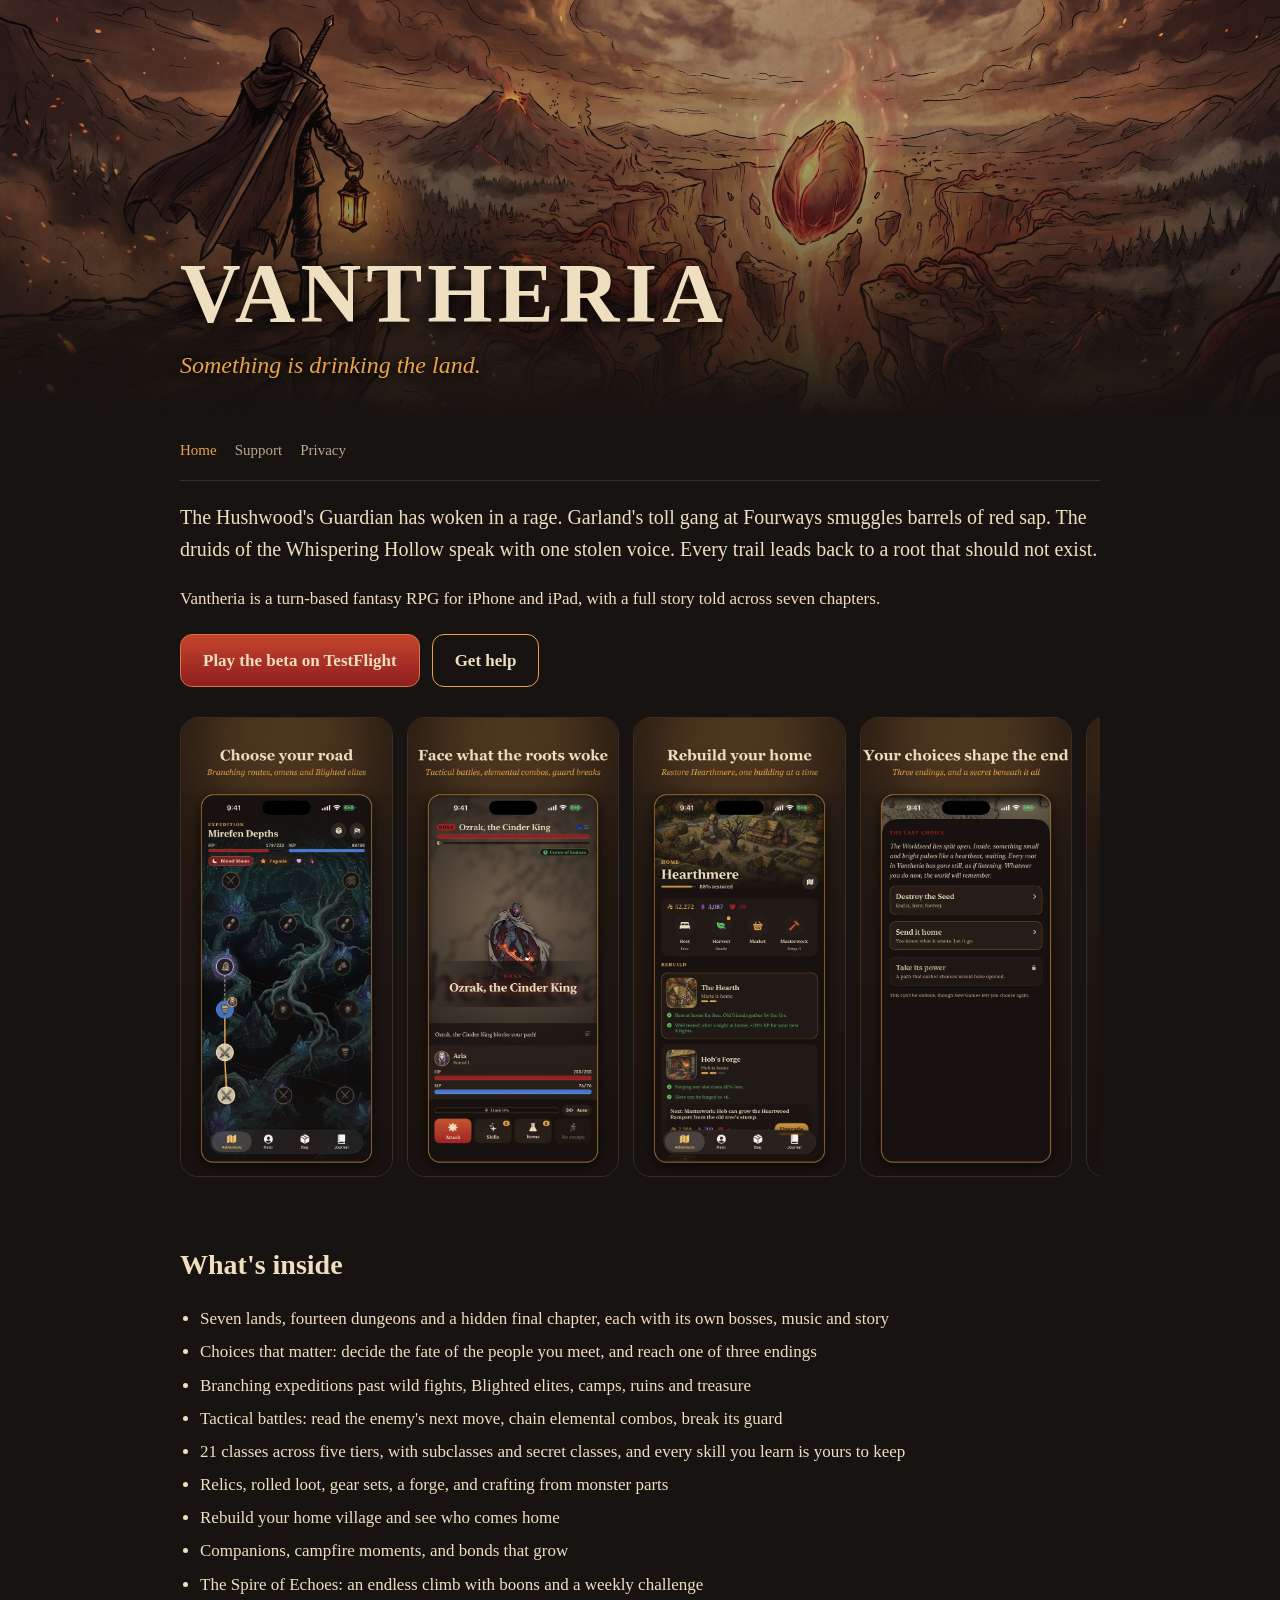
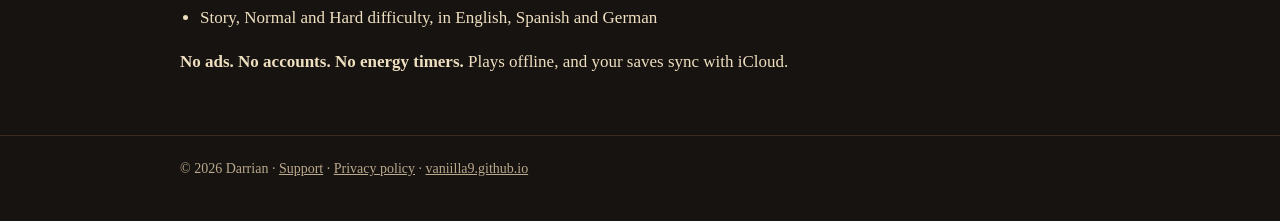
==== vantheria/index.html @ d6a370c6 "Add Vantheria marketing, support and privacy pages" ====
<!doctype html>
<html lang="en">
<head>
<meta charset="utf-8">
<meta name="viewport" content="width=device-width, initial-scale=1">
<title>Vantheria: a dark fantasy RPG for iPhone and iPad</title>
<meta name="description" content="Vantheria is a turn-based dark fantasy RPG for iPhone and iPad: seven lands, branching expeditions, tactical battles and three endings. No ads, no accounts, plays offline.">
<meta property="og:title" content="Vantheria">
<meta property="og:description" content="Something is drinking the land. A turn-based dark fantasy RPG for iPhone and iPad.">
<meta property="og:image" content="https://vaniilla9.github.io/vantheria/img/header.jpg">
<link rel="stylesheet" href="style.css">
</head>
<body>
<header class="hero">
  <div class="wrap">
    <h1>VANTHERIA</h1>
    <p class="tag">Something is drinking the land.</p>
  </div>
</header>
<main class="wrap">
  <nav><a href="./" aria-current="page">Home</a><a href="support/">Support</a><a href="privacy/">Privacy</a></nav>

  <p class="lede">The Hushwood's Guardian has woken in a rage. Garland's toll gang at Fourways smuggles barrels of red sap.
  The druids of the Whispering Hollow speak with one stolen voice. Every trail leads back to a root that should not exist.</p>
  <p>Vantheria is a turn-based fantasy RPG for iPhone and iPad, with a full story told across seven chapters.</p>

  <div class="buttons">
    <a class="btn primary" href="https://testflight.apple.com/join/w8hMG9HQ">Play the beta on TestFlight</a>
    <a class="btn" href="support/">Get help</a>
  </div>

  <div class="shots" aria-label="Screenshots">
    <img src="img/shot01.jpg" alt="Choose your road: a branching expedition map" loading="lazy">
    <img src="img/shot02.jpg" alt="Face what the roots woke: a boss battle" loading="lazy">
    <img src="img/shot03.jpg" alt="Rebuild your home village, Hearthmere" loading="lazy">
    <img src="img/shot04.jpg" alt="Your choices shape the end" loading="lazy">
    <img src="img/shot05.jpg" alt="Become anyone: character creation" loading="lazy">
    <img src="img/shot06.jpg" alt="Earn rare looks: the wardrobe" loading="lazy">
  </div>

  <h2>What's inside</h2>
  <ul class="features">
    <li>Seven lands, fourteen dungeons and a hidden final chapter, each with its own bosses, music and story</li>
    <li>Choices that matter: decide the fate of the people you meet, and reach one of three endings</li>
    <li>Branching expeditions past wild fights, Blighted elites, camps, ruins and treasure</li>
    <li>Tactical battles: read the enemy's next move, chain elemental combos, break its guard</li>
    <li>21 classes across five tiers, with subclasses and secret classes, and every skill you learn is yours to keep</li>
    <li>Relics, rolled loot, gear sets, a forge, and crafting from monster parts</li>
    <li>Rebuild your home village and see who comes home</li>
    <li>Companions, campfire moments, and bonds that grow</li>
    <li>The Spire of Echoes: an endless climb with boons and a weekly challenge</li>
    <li>Story, Normal and Hard difficulty, in English, Spanish and German</li>
  </ul>
  <p><strong>No ads. No accounts. No energy timers.</strong> Plays offline, and your saves sync with iCloud.</p>
</main>
<footer><div class="wrap">© 2026 Darrian · <a href="support/">Support</a> · <a href="privacy/">Privacy policy</a> · <a href="/">vaniilla9.github.io</a></div></footer>
</body>
</html>
---- vantheria/style.css ----
:root {
  --ink: #171310; --ink-soft: #241d18; --parchment: #eedfc0; --dim: #b9a98d;
  --candle: #e8a24a; --blood: #9e2224; --border: #3a2e24;
}
* { box-sizing: border-box; }
html { background: var(--ink); }
body {
  margin: 0; color: var(--parchment); background: var(--ink);
  font: 17px/1.6 Georgia, "Times New Roman", serif;
}
a { color: var(--candle); }
.wrap { max-width: 960px; margin: 0 auto; padding: 0 20px; }
header.hero {
  position: relative; min-height: 420px; display: flex; align-items: flex-end;
  background: linear-gradient(to bottom, rgba(23,19,16,.15), rgba(23,19,16,.55) 60%, var(--ink)),
              url("img/header.jpg") center / cover no-repeat;
}
header.hero.small { min-height: 220px; }
.hero .wrap { padding-bottom: 36px; width: 100%; }
h1 { font-size: clamp(44px, 9vw, 84px); letter-spacing: .06em; margin: 0; line-height: 1; text-shadow: 0 3px 18px #000; }
.small h1 { font-size: clamp(34px, 7vw, 56px); }
.tag { font-style: italic; color: var(--candle); font-size: clamp(18px, 3vw, 24px); margin: 10px 0 0; text-shadow: 0 2px 10px #000; }
nav { display: flex; gap: 18px; flex-wrap: wrap; padding: 18px 0; border-bottom: 1px solid var(--border); font-size: 15px; }
nav a { text-decoration: none; color: var(--dim); }
nav a:hover, nav a[aria-current] { color: var(--candle); }
h2 { font-size: 28px; margin: 48px 0 12px; }
h3 { font-size: 19px; margin: 26px 0 6px; color: var(--candle); }
p, li { color: var(--parchment); }
.muted { color: var(--dim); }
.lede { font-size: 20px; }
ul.features { padding-left: 20px; }
ul.features li { margin: 6px 0; }
.buttons { display: flex; gap: 12px; flex-wrap: wrap; margin: 22px 0; }
.btn {
  display: inline-block; padding: 12px 22px; border-radius: 12px; text-decoration: none; font-weight: bold;
  border: 1px solid var(--candle); color: var(--parchment);
}
.btn.primary { background: linear-gradient(#c4452c, #8f1e1f); border-color: #d9733c; }
.shots { display: flex; gap: 14px; overflow-x: auto; padding: 8px 0 18px; scroll-snap-type: x mandatory; }
.shots img { height: 460px; border-radius: 18px; border: 1px solid var(--border); scroll-snap-align: start; flex: none; }
.card { background: var(--ink-soft); border: 1px solid var(--border); border-radius: 16px; padding: 4px 22px 14px; margin: 18px 0; }
footer { margin: 60px 0 0; padding: 22px 0 40px; border-top: 1px solid var(--border); color: var(--dim); font-size: 14px; }
footer a { color: var(--dim); }
@media (max-width: 600px) { .shots img { height: 380px; } header.hero { min-height: 320px; } }
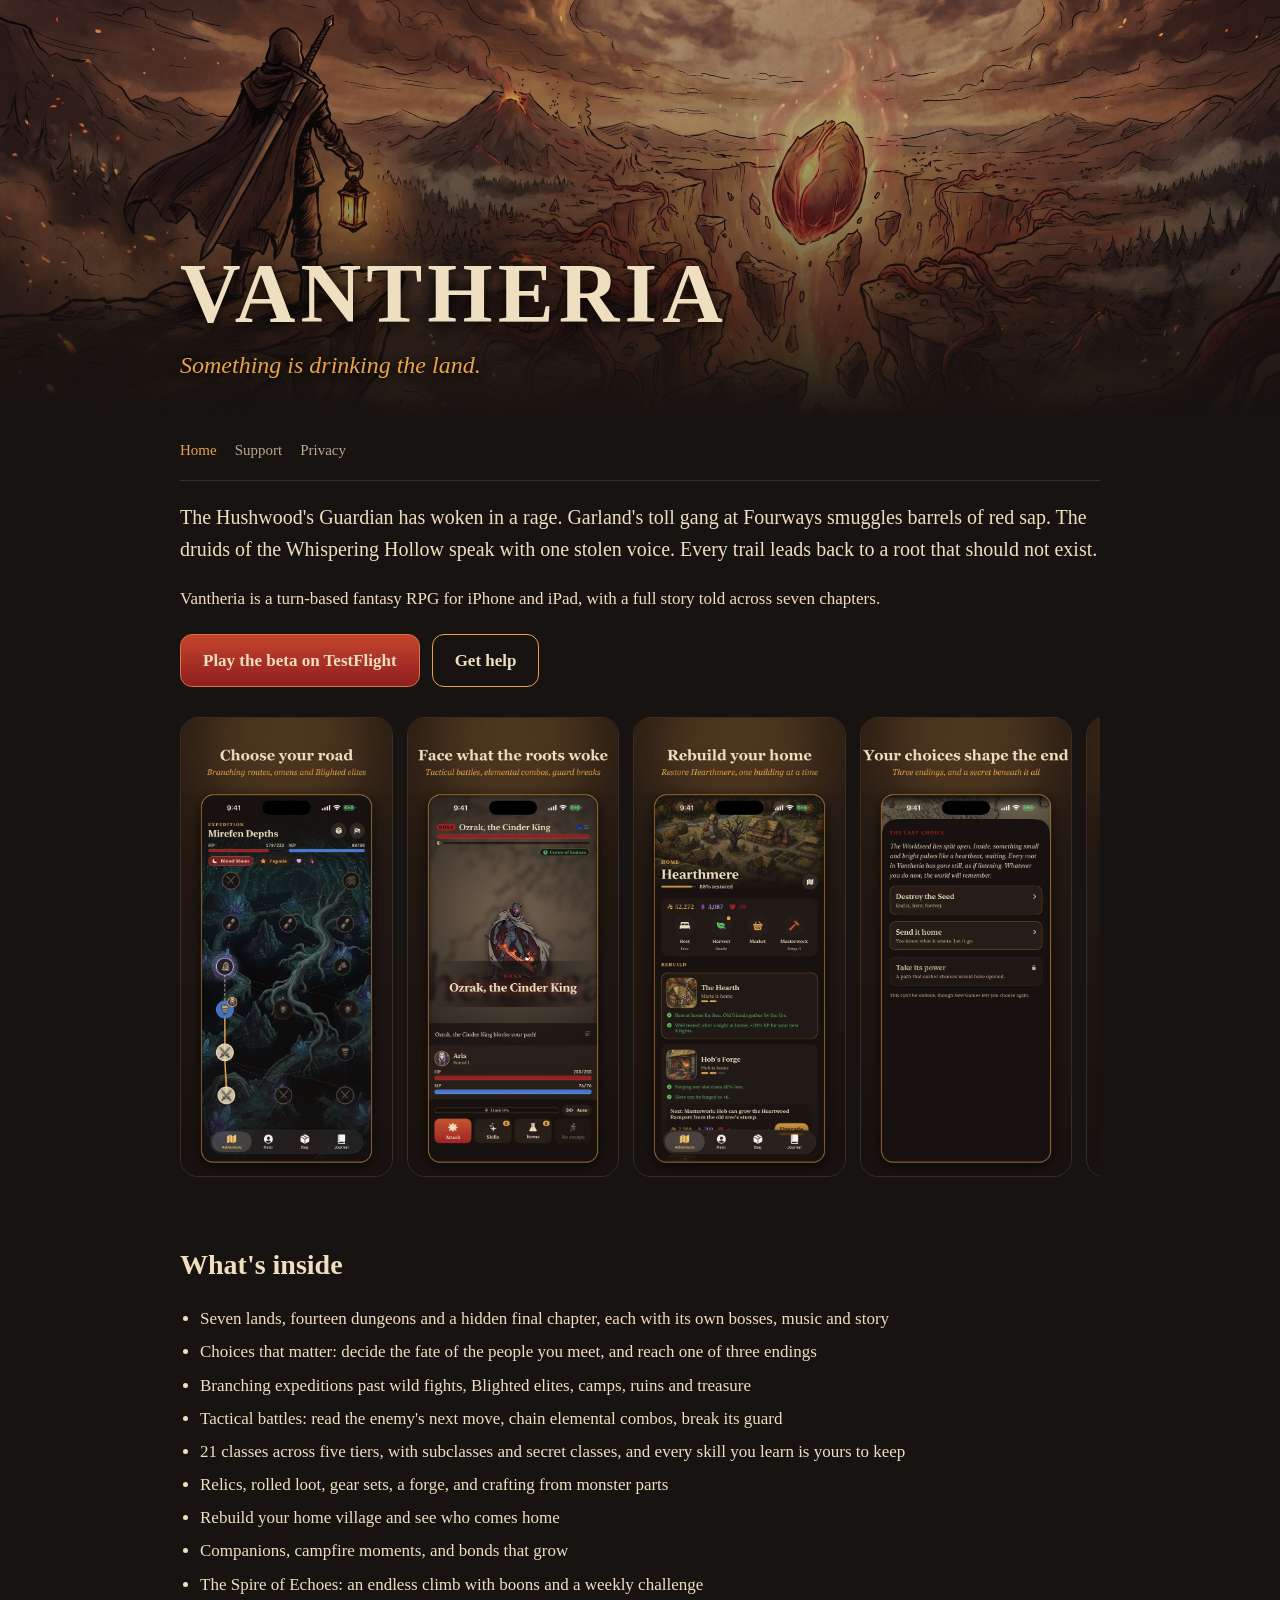
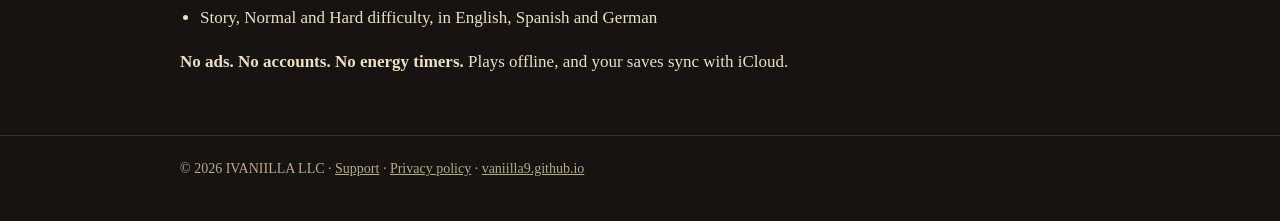
==== commit faf52c46: "Vantheria pages: copyright to IVANIILLA LLC" ====
--- a/vantheria/index.html
+++ b/vantheria/index.html
@@ -53,6 +53,6 @@
   </ul>
   <p><strong>No ads. No accounts. No energy timers.</strong> Plays offline, and your saves sync with iCloud.</p>
 </main>
-<footer><div class="wrap">© 2026 Darrian · <a href="support/">Support</a> · <a href="privacy/">Privacy policy</a> · <a href="/">vaniilla9.github.io</a></div></footer>
+<footer><div class="wrap">© 2026 IVANIILLA LLC · <a href="support/">Support</a> · <a href="privacy/">Privacy policy</a> · <a href="/">vaniilla9.github.io</a></div></footer>
 </body>
 </html>
